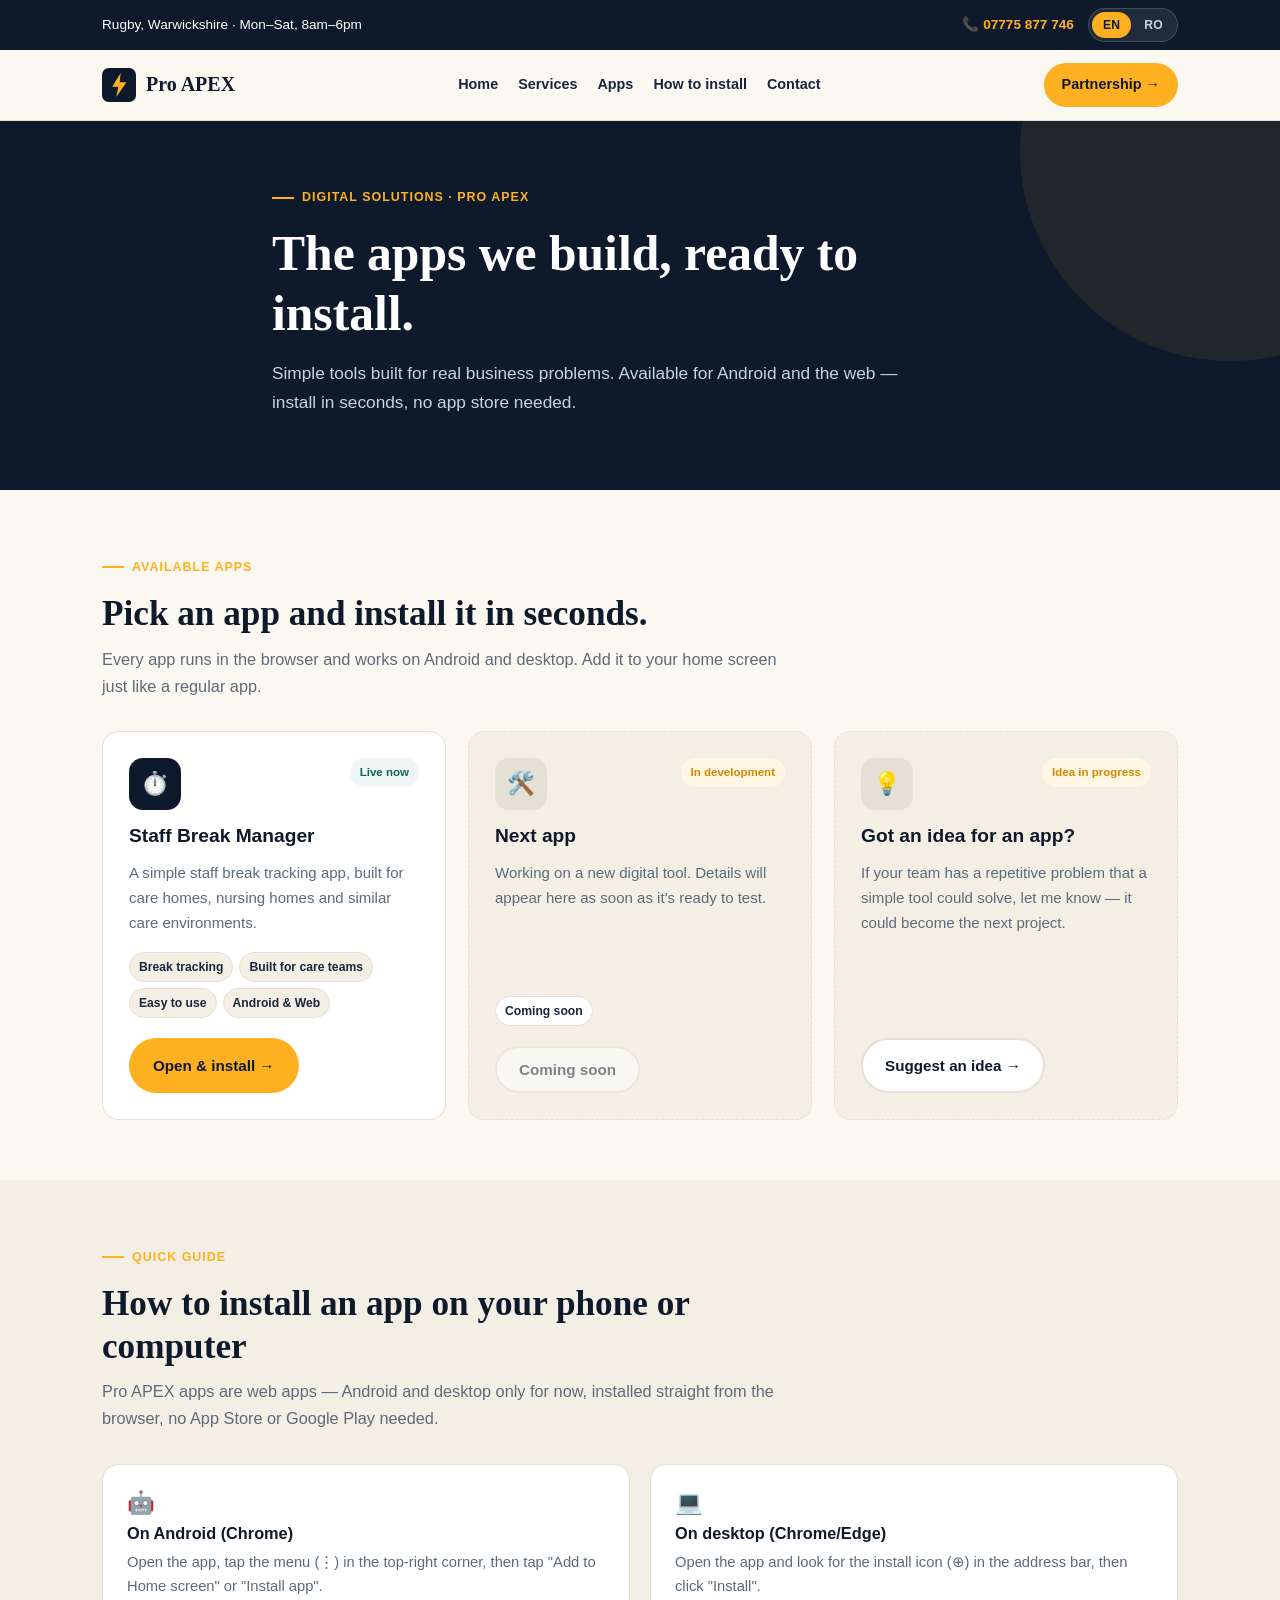
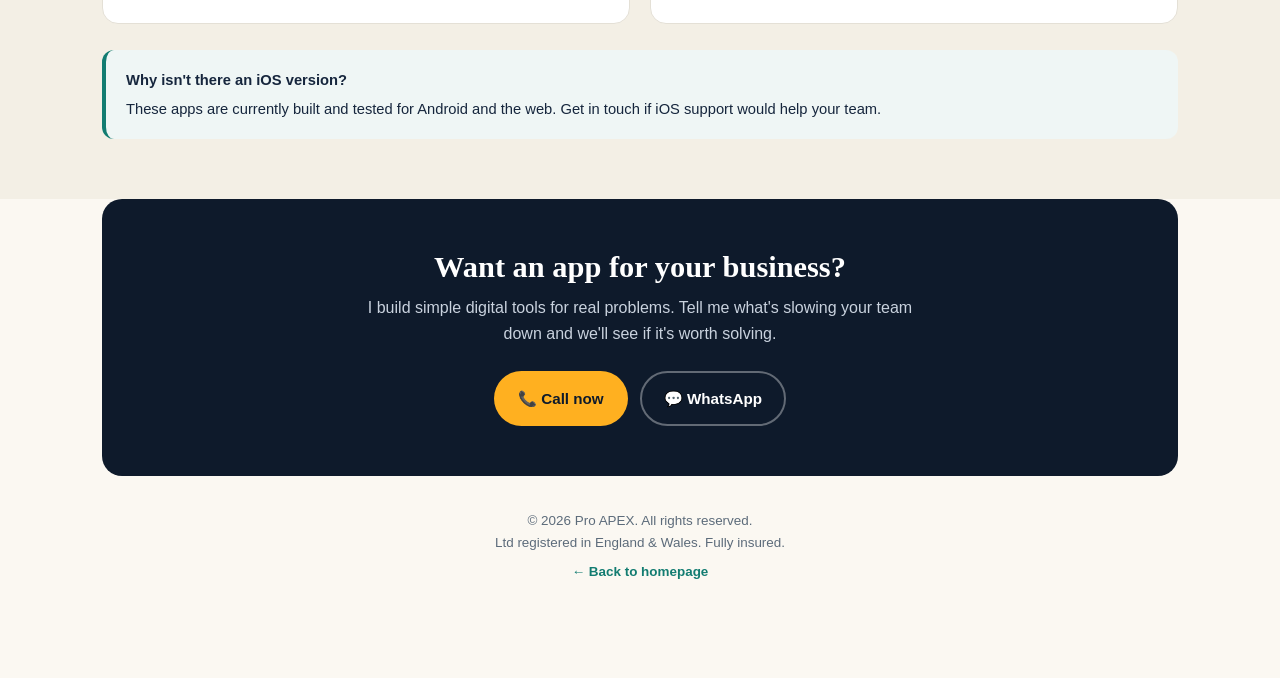
==== apps.html @ 0d147c77 "v" ====
<!DOCTYPE html>
<html lang="en-GB">
<head>
<meta charset="UTF-8">
<meta name="viewport" content="width=device-width, initial-scale=1.0, viewport-fit=cover">

<title>Apps | Pro APEX Digital Solutions</title>

<meta name="description" content="Digital tools built by Pro APEX — simple apps for businesses, available to install on Android and the web.">

<meta name="theme-color" content="#0E1A2B">
<meta name="robots" content="index, follow">

<style>
:root{
  --ink:#0E1A2B;
  --ink-soft:#16263D;
  --ivory:#FBF8F2;
  --white:#fff;
  --amber:#FFB020;
  --amber-deep:#D88700;
  --teal:#127C71;
  --teal-dark:#0D625A;
  --slate:#5C6B7A;
  --line:#E4E0D6;
  --soft:#F3EFE5;
  --soft-teal:#EFF6F5;
  --soft-amber:#FFF6E4;
  --radius:16px;
  --max:1120px;
}

*{margin:0;padding:0;box-sizing:border-box;}
html{scroll-behavior:smooth;}

body{
  font-family:Inter,-apple-system,BlinkMacSystemFont,"Segoe UI",Roboto,Arial,sans-serif;
  color:var(--ink);
  background:var(--ivory);
  line-height:1.65;
  -webkit-font-smoothing:antialiased;
  padding-bottom:70px;
}

h1,h2,h3,h4{font-family:Georgia,"Times New Roman",serif;line-height:1.2;color:var(--ink);}
.container{max-width:var(--max);margin:auto;padding:0 22px;}
a{color:inherit;}

.skip-link{position:absolute;left:-999px;background:var(--amber);padding:10px 16px;z-index:999;}
.skip-link:focus{left:16px;top:16px;}

/* TOP BAR */
.topbar{background:var(--ink);color:#fff;font-size:.85rem;}
.topbar .container{display:flex;justify-content:space-between;align-items:center;gap:8px;padding-top:8px;padding-bottom:8px;flex-wrap:wrap;}
.topbar a{text-decoration:none;color:#fff;}
.topbar .call{color:var(--amber);font-weight:800;}

/* NAV */
nav.main{position:sticky;top:0;z-index:50;background:rgba(251,248,242,.97);backdrop-filter:blur(10px);border-bottom:1px solid var(--line);}
nav.main .container{display:flex;align-items:center;justify-content:space-between;padding-top:13px;padding-bottom:13px;gap:14px;}
.brand{display:flex;align-items:center;gap:10px;text-decoration:none;font:700 1.25rem Georgia,serif;flex-shrink:0;}
.brand-mark{width:34px;height:34px;}
.navlinks{display:flex;gap:20px;font-size:.9rem;font-weight:700;}
.navlinks a{text-decoration:none;color:var(--ink-soft);}
.navlinks a:hover{color:var(--teal);}
.nav-right{display:flex;align-items:center;gap:14px;flex-shrink:0;}
.nav-cta{background:var(--amber);padding:10px 18px;border-radius:999px;text-decoration:none;font-weight:800;font-size:.9rem;white-space:nowrap;}
@media(max-width:850px){.navlinks{display:none;}}

/* LANGUAGE SWITCH */
.lang-switch{display:flex;align-items:center;gap:2px;background:var(--soft);border:1px solid var(--line);border-radius:999px;padding:3px;}
.lang-btn{border:none;background:transparent;color:var(--ink-soft);font-weight:800;font-size:.76rem;letter-spacing:.02em;padding:6px 11px;border-radius:999px;cursor:pointer;font-family:inherit;}
.lang-btn.active{background:var(--ink);color:#fff;}
.lang-btn:not(.active):hover{color:var(--teal-dark);}
.topbar .lang-switch{background:rgba(255,255,255,.08);border-color:rgba(255,255,255,.15);}
.topbar .lang-btn{color:#C9D2DE;}
.topbar .lang-btn.active{background:var(--amber);color:var(--ink);}

/* BUTTONS */
.btn{display:inline-flex;align-items:center;justify-content:center;gap:8px;padding:13px 22px;border-radius:999px;font-weight:800;text-decoration:none;border:2px solid transparent;transition:.18s;cursor:pointer;font-size:.95rem;font-family:inherit;}
.btn-primary{background:var(--amber);color:var(--ink);}
.btn-primary:hover{background:#ffc34c;transform:translateY(-1px);}
.btn-outline{border-color:var(--line);color:var(--ink);background:#fff;}
.btn-outline:hover{border-color:var(--teal);color:var(--teal-dark);}
.btn-ghost{border-color:rgba(255,255,255,.35);color:#fff;}
.btn-ghost:hover{border-color:#fff;}
.btn[disabled]{opacity:.5;cursor:not-allowed;}
.btn[disabled]:hover{transform:none;}

/* HERO */
.hero{background:var(--ink);color:#fff;padding:60px 0 66px;position:relative;overflow:hidden;}
.hero:after{content:"";position:absolute;width:420px;height:420px;border-radius:50%;right:-160px;top:-180px;background:rgba(255,176,32,.08);}
.hero-inner{position:relative;z-index:2;max-width:780px;}
.eyebrow{display:inline-flex;align-items:center;gap:8px;font-size:.78rem;letter-spacing:.08em;text-transform:uppercase;color:var(--amber);font-weight:800;margin-bottom:16px;}
.eyebrow:before{content:"";width:22px;height:2px;background:var(--amber);}
.hero h1{font-size:clamp(2.1rem,4.6vw,3.1rem);color:#fff;margin-bottom:16px;max-width:760px;}
.hero .lead{font-size:1.08rem;color:#C9D2DE;max-width:650px;margin-bottom:8px;}

/* SECTIONS */
section{padding:60px 0;}
.section-alt{background:var(--soft);}
.section-head{max-width:700px;margin-bottom:32px;}
.section-head h2{font-size:clamp(1.7rem,3vw,2.2rem);}
.section-head p{color:var(--slate);margin-top:10px;font-size:1.02rem;}

/* APP GRID */
.apps-grid{display:grid;grid-template-columns:repeat(auto-fit,minmax(300px,1fr));gap:22px;}
.app-card{background:#fff;border:1px solid var(--line);border-radius:var(--radius);padding:26px;display:flex;flex-direction:column;gap:14px;}
.app-card.is-soon{background:var(--soft);border-style:dashed;}
.app-card-head{display:flex;align-items:flex-start;justify-content:space-between;gap:10px;}
.app-icon{width:52px;height:52px;border-radius:14px;background:var(--ink);display:flex;align-items:center;justify-content:center;font-size:1.4rem;flex-shrink:0;}
.app-card.is-soon .app-icon{background:var(--line);}
.status-badge{padding:5px 10px;border-radius:999px;font-size:.72rem;font-weight:800;white-space:nowrap;}
.status-live{background:var(--soft-teal);color:var(--teal-dark);}
.status-soon{background:var(--soft-amber);color:var(--amber-deep);}
.app-card h3{font-family:inherit;font-size:1.2rem;}
.app-card .app-desc{color:var(--slate);font-size:.94rem;flex-grow:1;}
.app-card .app-tags{display:flex;flex-wrap:wrap;gap:6px;margin-top:2px;}
.app-card .app-tags span{background:var(--soft);border:1px solid var(--line);color:var(--ink-soft);font-size:.76rem;font-weight:700;padding:4px 9px;border-radius:999px;}
.app-card.is-soon .app-tags span{background:#fff;}
.app-card .app-actions{display:flex;gap:10px;flex-wrap:wrap;margin-top:6px;}

/* INSTALL STEPS */
.install-grid{display:grid;grid-template-columns:repeat(auto-fit,minmax(240px,1fr));gap:20px;}
.install-card{background:#fff;border:1px solid var(--line);border-radius:var(--radius);padding:24px;}
.install-card .num{color:var(--teal);font:700 1.4rem Georgia,serif;margin-bottom:8px;display:block;}
.install-card h3{font-family:inherit;font-size:1.02rem;margin-bottom:7px;}
.install-card p{color:var(--slate);font-size:.92rem;}

.note{background:var(--soft-teal);border-left:4px solid var(--teal);border-radius:12px;padding:18px 20px;margin-top:26px;font-size:.92rem;color:var(--ink-soft);}
.note strong{display:block;margin-bottom:5px;}

/* CONTACT */
.contact{background:var(--ink);color:#fff;border-radius:20px;padding:50px 26px;text-align:center;}
.contact h2{color:#fff;font-size:1.9rem;margin-bottom:9px;}
.contact .sub{color:#C9D2DE;margin-bottom:23px;max-width:560px;margin-left:auto;margin-right:auto;}
.contact-actions{display:flex;justify-content:center;gap:12px;flex-wrap:wrap;margin-top:20px;}

/* FOOTER */
footer{text-align:center;padding:34px 20px 25px;color:var(--slate);font-size:.84rem;}
footer a{color:var(--teal);font-weight:700;text-decoration:none;}

.mobile-bar{display:none;position:fixed;left:0;right:0;bottom:0;z-index:100;background:var(--ink);padding:9px 12px calc(9px + env(safe-area-inset-bottom));gap:9px;}
.mobile-bar a{flex:1;text-align:center;padding:11px;border-radius:10px;text-decoration:none;font-weight:800;}
.mobile-bar .call{background:var(--amber);color:var(--ink);}
.mobile-bar .app{background:var(--teal);color:#fff;}
@media(max-width:780px){.mobile-bar{display:flex;}}

:focus-visible{outline:3px solid var(--amber);outline-offset:3px;}

@media(max-width:600px){
  section{padding:44px 0;}
  .hero{padding:44px 0 56px;}
  .hero h1{font-size:1.9rem;}
  .contact{border-radius:0;}
  .lang-switch{padding:2px;}
  .lang-btn{padding:5px 9px;font-size:.72rem;}
}
</style>
</head>

<body>

<a href="#main" class="skip-link">Skip to main content</a>

<div class="topbar">
  <div class="container">
    <span data-i18n="topbar_hours">Rugby, Warwickshire · Mon–Sat, 8am–6pm</span>
    <div style="display:flex;align-items:center;gap:14px;">
      <a class="call" href="tel:+447775877746">📞 07775 877 746</a>
      <div class="lang-switch" role="group" aria-label="Language">
        <button class="lang-btn" data-lang="en" type="button">EN</button>
        <button class="lang-btn" data-lang="ro" type="button">RO</button>
      </div>
    </div>
  </div>
</div>

<nav class="main">
  <div class="container">

    <a class="brand" href="index.html" aria-label="Pro APEX home">
      <svg class="brand-mark" viewBox="0 0 100 100" aria-hidden="true">
        <rect width="100" height="100" rx="20" fill="#0E1A2B"/>
        <path d="M55 15 L30 55 L48 55 L42 85 L72 42 L52 42 Z" fill="#FFB020"/>
      </svg>
      Pro APEX
    </a>

    <div class="navlinks">
      <a href="index.html" data-i18n="nav_home">Home</a>
      <a href="index.html#services" data-i18n="nav_services">Services</a>
      <a href="#apps" data-i18n="nav_apps_current">Apps</a>
      <a href="#install" data-i18n="nav_install">How to install</a>
      <a href="index.html#contact" data-i18n="nav_contact">Contact</a>
    </div>

    <div class="nav-right">
      <a class="nav-cta" href="index.html#business" data-i18n="nav_cta">Partnership →</a>
    </div>

  </div>
</nav>

<main id="main">

<header class="hero">
  <div class="container hero-inner">

    <div class="eyebrow" data-i18n="apps_hero_eyebrow">Digital Solutions · Pro APEX</div>

    <h1 data-i18n="apps_hero_h1">The apps we build, ready to install.</h1>

    <p class="lead" data-i18n="apps_hero_lead">Simple tools built for real business problems. Available for Android and the web — install in seconds, no app store needed.</p>

  </div>
</header>

<!-- APPS GRID -->
<section id="apps">
  <div class="container">

    <div class="section-head">
      <div class="eyebrow" data-i18n="apps_eyebrow">Available apps</div>
      <h2 data-i18n="apps_h2">Pick an app and install it in seconds.</h2>
      <p data-i18n="apps_p">Every app runs in the browser and works on Android and desktop. Add it to your home screen just like a regular app.</p>
    </div>

    <div class="apps-grid">

      <!-- LIVE APP -->
      <div class="app-card">
        <div class="app-card-head">
          <div class="app-icon">⏱️</div>
          <span class="status-badge status-live" data-i18n="card1_status">Live now</span>
        </div>

        <h3>Staff Break Manager</h3>

        <p class="app-desc" data-i18n="card1_desc">A simple staff break tracking app, built for care homes, nursing homes and similar care environments.</p>

        <div class="app-tags">
          <span data-i18n="card1_tag1">Break tracking</span>
          <span data-i18n="card1_tag2">Built for care teams</span>
          <span data-i18n="card1_tag3">Easy to use</span>
          <span data-i18n="card1_tag4">Android & Web</span>
        </div>

        <div class="app-actions">
          <a class="btn btn-primary" href="https://breakclock.app/" target="_blank" rel="noopener" data-i18n="card1_cta">Open & install →</a>
        </div>
      </div>

      <!-- IN DEVELOPMENT -->
      <div class="app-card is-soon">
        <div class="app-card-head">
          <div class="app-icon">🛠️</div>
          <span class="status-badge status-soon" data-i18n="card2_status">In development</span>
        </div>

        <h3 data-i18n="card2_title">Next app</h3>

        <p class="app-desc" data-i18n="card2_desc">Working on a new digital tool. Details will appear here as soon as it's ready to test.</p>

        <div class="app-tags">
          <span data-i18n="card2_tag">Coming soon</span>
        </div>

        <div class="app-actions">
          <button class="btn btn-outline" disabled data-i18n="card2_btn">Coming soon</button>
        </div>
      </div>

      <!-- IDEA -->
      <div class="app-card is-soon">
        <div class="app-card-head">
          <div class="app-icon">💡</div>
          <span class="status-badge status-soon" data-i18n="card3_status">Idea in progress</span>
        </div>

        <h3 data-i18n="card3_title">Got an idea for an app?</h3>

        <p class="app-desc" data-i18n="card3_desc">If your team has a repetitive problem that a simple tool could solve, let me know — it could become the next project.</p>

        <div class="app-actions">
          <a class="btn btn-outline" href="index.html#contact" data-i18n="card3_btn">Suggest an idea →</a>
        </div>
      </div>

    </div>

  </div>
</section>

<!-- HOW TO INSTALL -->
<section id="install" class="section-alt">
  <div class="container">

    <div class="section-head">
      <div class="eyebrow" data-i18n="install_eyebrow">Quick guide</div>
      <h2 data-i18n="install_h2">How to install an app on your phone or computer</h2>
      <p data-i18n="install_p">Pro APEX apps are web apps — Android and desktop only for now, installed straight from the browser, no App Store or Google Play needed.</p>
    </div>

    <div class="install-grid">

      <div class="install-card">
        <span class="num">🤖</span>
        <h3 data-i18n="install1_title">On Android (Chrome)</h3>
        <p data-i18n="install1_p">Open the app, tap the menu (⋮) in the top-right corner, then tap "Add to Home screen" or "Install app".</p>
      </div>

      <div class="install-card">
        <span class="num">💻</span>
        <h3 data-i18n="install2_title">On desktop (Chrome/Edge)</h3>
        <p data-i18n="install2_p">Open the app and look for the install icon (⊕) in the address bar, then click "Install".</p>
      </div>

    </div>

    <div class="note">
      <strong data-i18n="install_note_strong">Why isn't there an iOS version?</strong>
      <span data-i18n="install_note_p">These apps are currently built and tested for Android and the web. Get in touch if iOS support would help your team.</span>
    </div>

  </div>
</section>

<!-- CONTACT -->
<section class="container">
  <div class="contact">

    <h2 data-i18n="apps_contact_h2">Want an app for your business?</h2>
    <p class="sub" data-i18n="apps_contact_sub">I build simple digital tools for real problems. Tell me what's slowing your team down and we'll see if it's worth solving.</p>

    <div class="contact-actions">
      <a class="btn btn-primary" href="tel:+447775877746" data-i18n="contact_call">📞 Call now</a>
      <a class="btn btn-ghost" href="https://wa.me/447775877746" target="_blank" rel="noopener" data-i18n="contact_whatsapp">💬 WhatsApp</a>
    </div>

  </div>
</section>

</main>

<footer>
  <div class="container">
    <span data-i18n="footer_copyright">© 2026 Pro APEX. All rights reserved.</span>
    <br>
    <span data-i18n="footer_reg">Ltd registered in England &amp; Wales. Fully insured.</span>
    <div style="margin-top:7px">
      <a href="index.html" data-i18n="footer_back">← Back to homepage</a>
    </div>
  </div>
</footer>

<div class="mobile-bar">
  <a class="call" href="tel:+447775877746" data-i18n="mobile_call">📞 Call</a>
  <a class="app" href="https://breakclock.app/" target="_blank" rel="noopener" data-i18n="mobile_app_open">⏱️ Open app</a>
</div>

<script>
const translations = {
  ro: {
    topbar_hours: "Rugby, Warwickshire · Lun–Sâm, 8:00–18:00",
    nav_home: "Acasă",
    nav_services: "Servicii",
    nav_apps_current: "Aplicații",
    nav_install: "Cum instalez",
    nav_contact: "Contact",
    nav_cta: "Parteneriat →",
    apps_hero_eyebrow: "Soluții digitale · Pro APEX",
    apps_hero_h1: "Aplicațiile pe care le construim, gata de instalat.",
    apps_hero_lead: "Instrumente simple, create pentru probleme reale de afaceri. Disponibile pentru Android și web — se instalează în câteva secunde, fără magazin de aplicații.",
    apps_eyebrow: "Aplicații disponibile",
    apps_h2: "Alege o aplicație și instaleaz-o în câteva secunde.",
    apps_p: "Fiecare aplicație rulează în browser și funcționează pe Android și pe calculator. Adaug-o pe ecranul principal, la fel ca o aplicație obișnuită.",
    card1_status: "Disponibilă acum",
    card1_desc: "Aplicație simplă pentru urmărirea pauzelor angajaților, creată pentru cămine de îngrijire, case de bătrâni și medii de îngrijire similare.",
    card1_tag1: "Urmărire pauze",
    card1_tag2: "Pentru echipe de îngrijire",
    card1_tag3: "Ușor de folosit",
    card1_tag4: "Android & Web",
    card1_cta: "Deschide & instalează →",
    card2_status: "În dezvoltare",
    card2_title: "Următoarea aplicație",
    card2_desc: "Lucrez la o nouă soluție digitală. Detaliile vor apărea aici de îndată ce aplicația este gata de testare.",
    card2_tag: "În curând",
    card2_btn: "În curând",
    card3_status: "Idee în lucru",
    card3_title: "Ai o idee pentru o aplicație?",
    card3_desc: "Dacă echipa ta are o problemă repetitivă care ar putea fi rezolvată printr-un instrument simplu, spune-mi — poate deveni următorul proiect.",
    card3_btn: "Propune o idee →",
    install_eyebrow: "Ghid rapid",
    install_h2: "Cum instalezi o aplicație pe telefon sau calculator",
    install_p: "Aplicațiile Pro APEX sunt aplicații web — deocamdată doar pentru Android și calculator, instalate direct din browser, fără App Store sau Google Play.",
    install1_title: "Pe Android (Chrome)",
    install1_p: "Deschide aplicația, apasă meniul (⋮) din colțul din dreapta sus, apoi „Adaugă pe ecranul principal” sau „Instalează aplicația”.",
    install2_title: "Pe calculator (Chrome/Edge)",
    install2_p: "Deschide aplicația și caută iconița de instalare (⊕) din bara de adrese, apoi apasă „Instalează”.",
    install_note_strong: "De ce nu există o versiune pentru iOS?",
    install_note_p: "Aplicațiile sunt momentan construite și testate pentru Android și web. Scrie-mi dacă suportul pentru iOS ar ajuta echipa ta.",
    apps_contact_h2: "Vrei o aplicație pentru afacerea ta?",
    apps_contact_sub: "Construiesc instrumente digitale simple pentru probleme reale. Spune-mi ce încetinește echipa ta și vedem dacă merită rezolvat.",
    contact_call: "📞 Sună acum",
    contact_whatsapp: "💬 WhatsApp",
    footer_copyright: "© 2026 Pro APEX. Toate drepturile rezervate.",
    footer_reg: "Ltd înregistrată în Anglia & Țara Galilor. Complet asigurată.",
    footer_back: "← Înapoi la pagina principală",
    mobile_call: "📞 Sună",
    mobile_app_open: "⏱️ Deschide aplicația"
  }
};

const englishDefaults = {};

function applyLang(lang){
  document.querySelectorAll('[data-i18n]').forEach(function(el){
    const key = el.getAttribute('data-i18n');
    if(lang === 'en'){
      if(englishDefaults[key] !== undefined) el.innerHTML = englishDefaults[key];
    } else {
      const dict = translations[lang] || {};
      if(dict[key]) el.innerHTML = dict[key];
    }
  });
  document.documentElement.lang = lang === 'ro' ? 'ro' : 'en-GB';
  document.querySelectorAll('.lang-btn').forEach(function(b){
    b.classList.toggle('active', b.dataset.lang === lang);
  });
  try{ localStorage.setItem('proapex_lang', lang); }catch(e){}
}

document.addEventListener('DOMContentLoaded', function(){
  document.querySelectorAll('[data-i18n]').forEach(function(el){
    englishDefaults[el.getAttribute('data-i18n')] = el.innerHTML;
  });
  let saved = 'en';
  try{ saved = localStorage.getItem('proapex_lang') || 'en'; }catch(e){}
  applyLang(saved);
  document.querySelectorAll('.lang-btn').forEach(function(b){
    b.addEventListener('click', function(){ applyLang(b.dataset.lang); });
  });
});
</script>

</body>
</html>
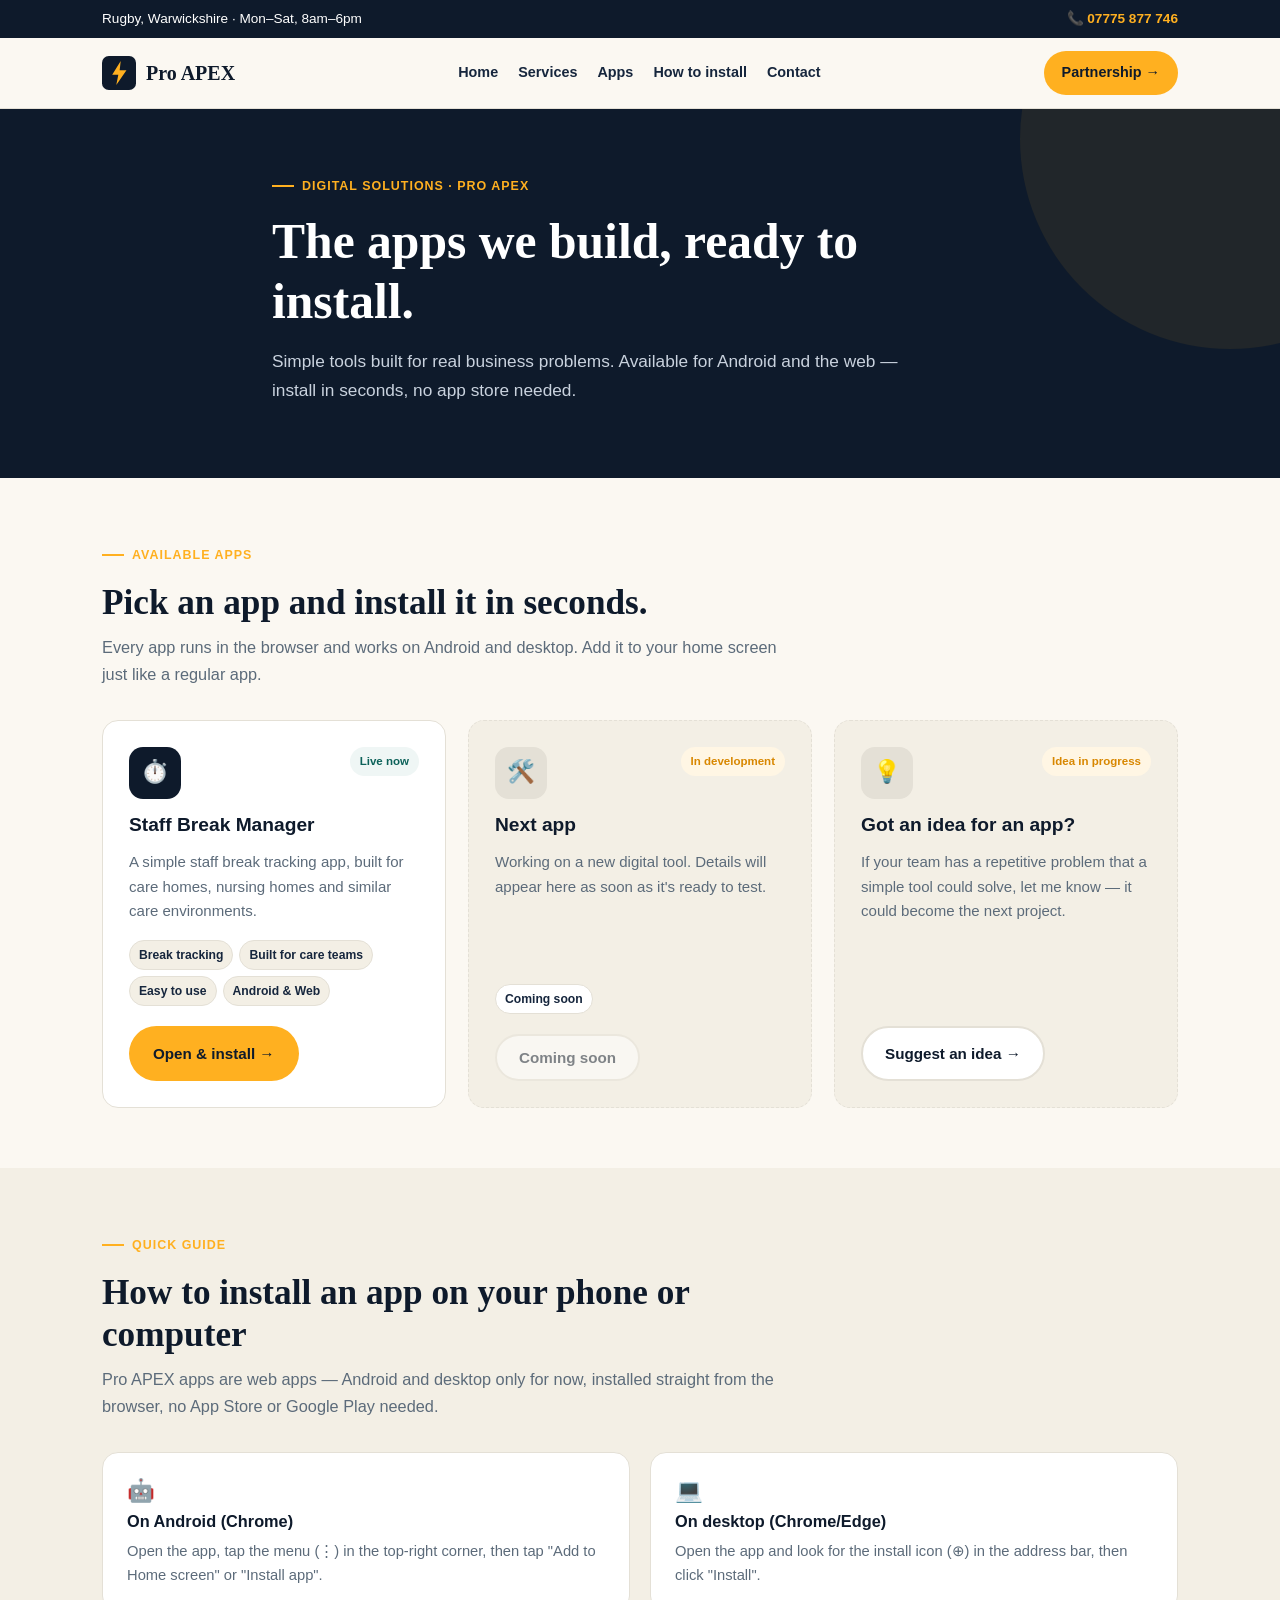
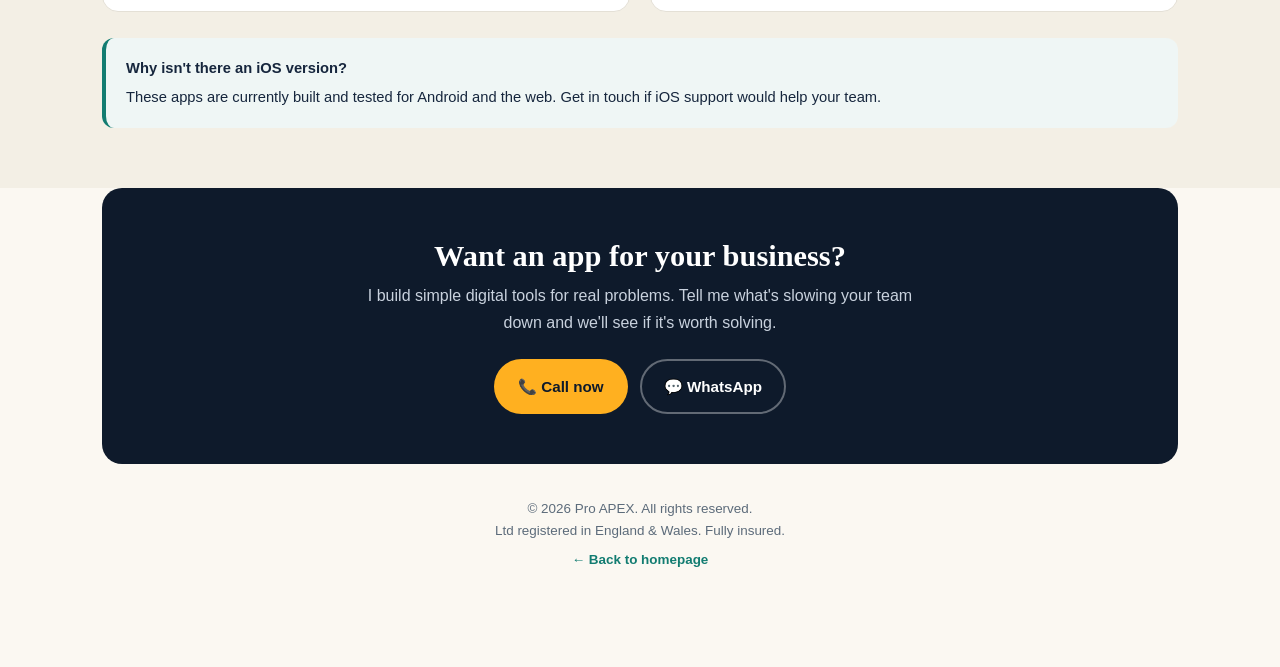
==== commit e5285fba: "jy" ====
--- a/apps.html
+++ b/apps.html
@@ -67,15 +67,6 @@
 .nav-cta{background:var(--amber);padding:10px 18px;border-radius:999px;text-decoration:none;font-weight:800;font-size:.9rem;white-space:nowrap;}
 @media(max-width:850px){.navlinks{display:none;}}
 
-/* LANGUAGE SWITCH */
-.lang-switch{display:flex;align-items:center;gap:2px;background:var(--soft);border:1px solid var(--line);border-radius:999px;padding:3px;}
-.lang-btn{border:none;background:transparent;color:var(--ink-soft);font-weight:800;font-size:.76rem;letter-spacing:.02em;padding:6px 11px;border-radius:999px;cursor:pointer;font-family:inherit;}
-.lang-btn.active{background:var(--ink);color:#fff;}
-.lang-btn:not(.active):hover{color:var(--teal-dark);}
-.topbar .lang-switch{background:rgba(255,255,255,.08);border-color:rgba(255,255,255,.15);}
-.topbar .lang-btn{color:#C9D2DE;}
-.topbar .lang-btn.active{background:var(--amber);color:var(--ink);}
-
 /* BUTTONS */
 .btn{display:inline-flex;align-items:center;justify-content:center;gap:8px;padding:13px 22px;border-radius:999px;font-weight:800;text-decoration:none;border:2px solid transparent;transition:.18s;cursor:pointer;font-size:.95rem;font-family:inherit;}
 .btn-primary{background:var(--amber);color:var(--ink);}
@@ -153,8 +144,6 @@
   .hero{padding:44px 0 56px;}
   .hero h1{font-size:1.9rem;}
   .contact{border-radius:0;}
-  .lang-switch{padding:2px;}
-  .lang-btn{padding:5px 9px;font-size:.72rem;}
 }
 </style>
 </head>
@@ -165,13 +154,9 @@
 
 <div class="topbar">
   <div class="container">
-    <span data-i18n="topbar_hours">Rugby, Warwickshire · Mon–Sat, 8am–6pm</span>
+    <span>Rugby, Warwickshire · Mon–Sat, 8am–6pm</span>
     <div style="display:flex;align-items:center;gap:14px;">
       <a class="call" href="tel:+447775877746">📞 07775 877 746</a>
-      <div class="lang-switch" role="group" aria-label="Language">
-        <button class="lang-btn" data-lang="en" type="button">EN</button>
-        <button class="lang-btn" data-lang="ro" type="button">RO</button>
-      </div>
     </div>
   </div>
 </div>
@@ -188,15 +173,15 @@
     </a>
 
     <div class="navlinks">
-      <a href="index.html" data-i18n="nav_home">Home</a>
-      <a href="index.html#services" data-i18n="nav_services">Services</a>
-      <a href="#apps" data-i18n="nav_apps_current">Apps</a>
-      <a href="#install" data-i18n="nav_install">How to install</a>
-      <a href="index.html#contact" data-i18n="nav_contact">Contact</a>
+      <a href="index.html">Home</a>
+      <a href="index.html#services">Services</a>
+      <a href="#apps">Apps</a>
+      <a href="#install">How to install</a>
+      <a href="index.html#contact">Contact</a>
     </div>
 
     <div class="nav-right">
-      <a class="nav-cta" href="index.html#business" data-i18n="nav_cta">Partnership →</a>
+      <a class="nav-cta" href="index.html#business">Partnership →</a>
     </div>
 
   </div>
@@ -207,11 +192,11 @@
 <header class="hero">
   <div class="container hero-inner">
 
-    <div class="eyebrow" data-i18n="apps_hero_eyebrow">Digital Solutions · Pro APEX</div>
-
-    <h1 data-i18n="apps_hero_h1">The apps we build, ready to install.</h1>
-
-    <p class="lead" data-i18n="apps_hero_lead">Simple tools built for real business problems. Available for Android and the web — install in seconds, no app store needed.</p>
+    <div class="eyebrow">Digital Solutions · Pro APEX</div>
+
+    <h1>The apps we build, ready to install.</h1>
+
+    <p class="lead">Simple tools built for real business problems. Available for Android and the web — install in seconds, no app store needed.</p>
 
   </div>
 </header>
@@ -221,9 +206,9 @@
   <div class="container">
 
     <div class="section-head">
-      <div class="eyebrow" data-i18n="apps_eyebrow">Available apps</div>
-      <h2 data-i18n="apps_h2">Pick an app and install it in seconds.</h2>
-      <p data-i18n="apps_p">Every app runs in the browser and works on Android and desktop. Add it to your home screen just like a regular app.</p>
+      <div class="eyebrow">Available apps</div>
+      <h2>Pick an app and install it in seconds.</h2>
+      <p>Every app runs in the browser and works on Android and desktop. Add it to your home screen just like a regular app.</p>
     </div>
 
     <div class="apps-grid">
@@ -232,22 +217,22 @@
       <div class="app-card">
         <div class="app-card-head">
           <div class="app-icon">⏱️</div>
-          <span class="status-badge status-live" data-i18n="card1_status">Live now</span>
+          <span class="status-badge status-live">Live now</span>
         </div>
 
         <h3>Staff Break Manager</h3>
 
-        <p class="app-desc" data-i18n="card1_desc">A simple staff break tracking app, built for care homes, nursing homes and similar care environments.</p>
+        <p class="app-desc">A simple staff break tracking app, built for care homes, nursing homes and similar care environments.</p>
 
         <div class="app-tags">
-          <span data-i18n="card1_tag1">Break tracking</span>
-          <span data-i18n="card1_tag2">Built for care teams</span>
-          <span data-i18n="card1_tag3">Easy to use</span>
-          <span data-i18n="card1_tag4">Android & Web</span>
+          <span>Break tracking</span>
+          <span>Built for care teams</span>
+          <span>Easy to use</span>
+          <span>Android &amp; Web</span>
         </div>
 
         <div class="app-actions">
-          <a class="btn btn-primary" href="https://breakclock.app/" target="_blank" rel="noopener" data-i18n="card1_cta">Open & install →</a>
+          <a class="btn btn-primary" href="https://breakclock.app/" target="_blank" rel="noopener">Open &amp; install →</a>
         </div>
       </div>
 
@@ -255,19 +240,19 @@
       <div class="app-card is-soon">
         <div class="app-card-head">
           <div class="app-icon">🛠️</div>
-          <span class="status-badge status-soon" data-i18n="card2_status">In development</span>
-        </div>
-
-        <h3 data-i18n="card2_title">Next app</h3>
-
-        <p class="app-desc" data-i18n="card2_desc">Working on a new digital tool. Details will appear here as soon as it's ready to test.</p>
+          <span class="status-badge status-soon">In development</span>
+        </div>
+
+        <h3>Next app</h3>
+
+        <p class="app-desc">Working on a new digital tool. Details will appear here as soon as it's ready to test.</p>
 
         <div class="app-tags">
-          <span data-i18n="card2_tag">Coming soon</span>
+          <span>Coming soon</span>
         </div>
 
         <div class="app-actions">
-          <button class="btn btn-outline" disabled data-i18n="card2_btn">Coming soon</button>
+          <button class="btn btn-outline" disabled>Coming soon</button>
         </div>
       </div>
 
@@ -275,15 +260,15 @@
       <div class="app-card is-soon">
         <div class="app-card-head">
           <div class="app-icon">💡</div>
-          <span class="status-badge status-soon" data-i18n="card3_status">Idea in progress</span>
-        </div>
-
-        <h3 data-i18n="card3_title">Got an idea for an app?</h3>
-
-        <p class="app-desc" data-i18n="card3_desc">If your team has a repetitive problem that a simple tool could solve, let me know — it could become the next project.</p>
+          <span class="status-badge status-soon">Idea in progress</span>
+        </div>
+
+        <h3>Got an idea for an app?</h3>
+
+        <p class="app-desc">If your team has a repetitive problem that a simple tool could solve, let me know — it could become the next project.</p>
 
         <div class="app-actions">
-          <a class="btn btn-outline" href="index.html#contact" data-i18n="card3_btn">Suggest an idea →</a>
+          <a class="btn btn-outline" href="index.html#contact">Suggest an idea →</a>
         </div>
       </div>
 
@@ -297,30 +282,30 @@
   <div class="container">
 
     <div class="section-head">
-      <div class="eyebrow" data-i18n="install_eyebrow">Quick guide</div>
-      <h2 data-i18n="install_h2">How to install an app on your phone or computer</h2>
-      <p data-i18n="install_p">Pro APEX apps are web apps — Android and desktop only for now, installed straight from the browser, no App Store or Google Play needed.</p>
+      <div class="eyebrow">Quick guide</div>
+      <h2>How to install an app on your phone or computer</h2>
+      <p>Pro APEX apps are web apps — Android and desktop only for now, installed straight from the browser, no App Store or Google Play needed.</p>
     </div>
 
     <div class="install-grid">
 
       <div class="install-card">
         <span class="num">🤖</span>
-        <h3 data-i18n="install1_title">On Android (Chrome)</h3>
-        <p data-i18n="install1_p">Open the app, tap the menu (⋮) in the top-right corner, then tap "Add to Home screen" or "Install app".</p>
+        <h3>On Android (Chrome)</h3>
+        <p>Open the app, tap the menu (⋮) in the top-right corner, then tap "Add to Home screen" or "Install app".</p>
       </div>
 
       <div class="install-card">
         <span class="num">💻</span>
-        <h3 data-i18n="install2_title">On desktop (Chrome/Edge)</h3>
-        <p data-i18n="install2_p">Open the app and look for the install icon (⊕) in the address bar, then click "Install".</p>
+        <h3>On desktop (Chrome/Edge)</h3>
+        <p>Open the app and look for the install icon (⊕) in the address bar, then click "Install".</p>
       </div>
 
     </div>
 
     <div class="note">
-      <strong data-i18n="install_note_strong">Why isn't there an iOS version?</strong>
-      <span data-i18n="install_note_p">These apps are currently built and tested for Android and the web. Get in touch if iOS support would help your team.</span>
+      <strong>Why isn't there an iOS version?</strong>
+      <span>These apps are currently built and tested for Android and the web. Get in touch if iOS support would help your team.</span>
     </div>
 
   </div>
@@ -330,12 +315,12 @@
 <section class="container">
   <div class="contact">
 
-    <h2 data-i18n="apps_contact_h2">Want an app for your business?</h2>
-    <p class="sub" data-i18n="apps_contact_sub">I build simple digital tools for real problems. Tell me what's slowing your team down and we'll see if it's worth solving.</p>
+    <h2>Want an app for your business?</h2>
+    <p class="sub">I build simple digital tools for real problems. Tell me what's slowing your team down and we'll see if it's worth solving.</p>
 
     <div class="contact-actions">
-      <a class="btn btn-primary" href="tel:+447775877746" data-i18n="contact_call">📞 Call now</a>
-      <a class="btn btn-ghost" href="https://wa.me/447775877746" target="_blank" rel="noopener" data-i18n="contact_whatsapp">💬 WhatsApp</a>
+      <a class="btn btn-primary" href="tel:+447775877746">📞 Call now</a>
+      <a class="btn btn-ghost" href="https://wa.me/447775877746" target="_blank" rel="noopener">💬 WhatsApp</a>
     </div>
 
   </div>
@@ -345,104 +330,19 @@
 
 <footer>
   <div class="container">
-    <span data-i18n="footer_copyright">© 2026 Pro APEX. All rights reserved.</span>
+    <span>© 2026 Pro APEX. All rights reserved.</span>
     <br>
-    <span data-i18n="footer_reg">Ltd registered in England &amp; Wales. Fully insured.</span>
+    <span>Ltd registered in England &amp; Wales. Fully insured.</span>
     <div style="margin-top:7px">
-      <a href="index.html" data-i18n="footer_back">← Back to homepage</a>
+      <a href="index.html">← Back to homepage</a>
     </div>
   </div>
 </footer>
 
 <div class="mobile-bar">
-  <a class="call" href="tel:+447775877746" data-i18n="mobile_call">📞 Call</a>
-  <a class="app" href="https://breakclock.app/" target="_blank" rel="noopener" data-i18n="mobile_app_open">⏱️ Open app</a>
+  <a class="call" href="tel:+447775877746">📞 Call</a>
+  <a class="app" href="https://breakclock.app/" target="_blank" rel="noopener">⏱️ Open app</a>
 </div>
-
-<script>
-const translations = {
-  ro: {
-    topbar_hours: "Rugby, Warwickshire · Lun–Sâm, 8:00–18:00",
-    nav_home: "Acasă",
-    nav_services: "Servicii",
-    nav_apps_current: "Aplicații",
-    nav_install: "Cum instalez",
-    nav_contact: "Contact",
-    nav_cta: "Parteneriat →",
-    apps_hero_eyebrow: "Soluții digitale · Pro APEX",
-    apps_hero_h1: "Aplicațiile pe care le construim, gata de instalat.",
-    apps_hero_lead: "Instrumente simple, create pentru probleme reale de afaceri. Disponibile pentru Android și web — se instalează în câteva secunde, fără magazin de aplicații.",
-    apps_eyebrow: "Aplicații disponibile",
-    apps_h2: "Alege o aplicație și instaleaz-o în câteva secunde.",
-    apps_p: "Fiecare aplicație rulează în browser și funcționează pe Android și pe calculator. Adaug-o pe ecranul principal, la fel ca o aplicație obișnuită.",
-    card1_status: "Disponibilă acum",
-    card1_desc: "Aplicație simplă pentru urmărirea pauzelor angajaților, creată pentru cămine de îngrijire, case de bătrâni și medii de îngrijire similare.",
-    card1_tag1: "Urmărire pauze",
-    card1_tag2: "Pentru echipe de îngrijire",
-    card1_tag3: "Ușor de folosit",
-    card1_tag4: "Android & Web",
-    card1_cta: "Deschide & instalează →",
-    card2_status: "În dezvoltare",
-    card2_title: "Următoarea aplicație",
-    card2_desc: "Lucrez la o nouă soluție digitală. Detaliile vor apărea aici de îndată ce aplicația este gata de testare.",
-    card2_tag: "În curând",
-    card2_btn: "În curând",
-    card3_status: "Idee în lucru",
-    card3_title: "Ai o idee pentru o aplicație?",
-    card3_desc: "Dacă echipa ta are o problemă repetitivă care ar putea fi rezolvată printr-un instrument simplu, spune-mi — poate deveni următorul proiect.",
-    card3_btn: "Propune o idee →",
-    install_eyebrow: "Ghid rapid",
-    install_h2: "Cum instalezi o aplicație pe telefon sau calculator",
-    install_p: "Aplicațiile Pro APEX sunt aplicații web — deocamdată doar pentru Android și calculator, instalate direct din browser, fără App Store sau Google Play.",
-    install1_title: "Pe Android (Chrome)",
-    install1_p: "Deschide aplicația, apasă meniul (⋮) din colțul din dreapta sus, apoi „Adaugă pe ecranul principal” sau „Instalează aplicația”.",
-    install2_title: "Pe calculator (Chrome/Edge)",
-    install2_p: "Deschide aplicația și caută iconița de instalare (⊕) din bara de adrese, apoi apasă „Instalează”.",
-    install_note_strong: "De ce nu există o versiune pentru iOS?",
-    install_note_p: "Aplicațiile sunt momentan construite și testate pentru Android și web. Scrie-mi dacă suportul pentru iOS ar ajuta echipa ta.",
-    apps_contact_h2: "Vrei o aplicație pentru afacerea ta?",
-    apps_contact_sub: "Construiesc instrumente digitale simple pentru probleme reale. Spune-mi ce încetinește echipa ta și vedem dacă merită rezolvat.",
-    contact_call: "📞 Sună acum",
-    contact_whatsapp: "💬 WhatsApp",
-    footer_copyright: "© 2026 Pro APEX. Toate drepturile rezervate.",
-    footer_reg: "Ltd înregistrată în Anglia & Țara Galilor. Complet asigurată.",
-    footer_back: "← Înapoi la pagina principală",
-    mobile_call: "📞 Sună",
-    mobile_app_open: "⏱️ Deschide aplicația"
-  }
-};
-
-const englishDefaults = {};
-
-function applyLang(lang){
-  document.querySelectorAll('[data-i18n]').forEach(function(el){
-    const key = el.getAttribute('data-i18n');
-    if(lang === 'en'){
-      if(englishDefaults[key] !== undefined) el.innerHTML = englishDefaults[key];
-    } else {
-      const dict = translations[lang] || {};
-      if(dict[key]) el.innerHTML = dict[key];
-    }
-  });
-  document.documentElement.lang = lang === 'ro' ? 'ro' : 'en-GB';
-  document.querySelectorAll('.lang-btn').forEach(function(b){
-    b.classList.toggle('active', b.dataset.lang === lang);
-  });
-  try{ localStorage.setItem('proapex_lang', lang); }catch(e){}
-}
-
-document.addEventListener('DOMContentLoaded', function(){
-  document.querySelectorAll('[data-i18n]').forEach(function(el){
-    englishDefaults[el.getAttribute('data-i18n')] = el.innerHTML;
-  });
-  let saved = 'en';
-  try{ saved = localStorage.getItem('proapex_lang') || 'en'; }catch(e){}
-  applyLang(saved);
-  document.querySelectorAll('.lang-btn').forEach(function(b){
-    b.addEventListener('click', function(){ applyLang(b.dataset.lang); });
-  });
-});
-</script>
 
 </body>
 </html>
